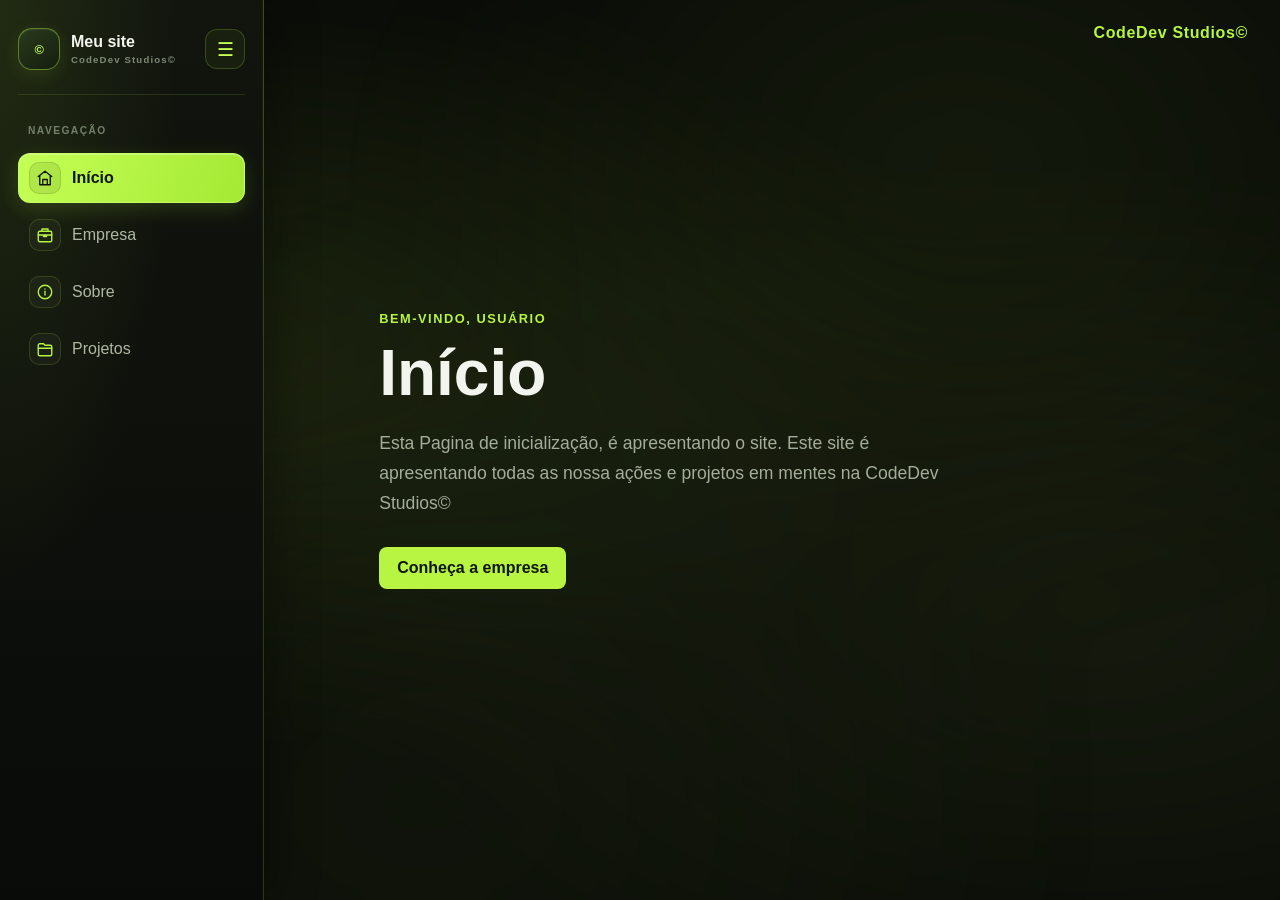
==== index.html @ 6f385f16 "Primeiro commit" ====
<!DOCTYPE html>
<html lang="pt-BR">
<head>
    <meta charset="UTF-8">
    <meta name="viewport" content="width=device-width, initial-scale=1.0">
    <meta name="description" content="Página inicial">
    <link rel="stylesheet" href="style.css">
    <script src="script.js" defer></script>
    <title>Início</title>
</head>
<body>
    <div class="studio-name">CodeDev Studios&copy;</div>
    <div class="layout">
        <aside class="sidebar">
            <div class="sidebar-header">
                <a class="brand" href="index.html">
                    <span class="brand-mark" aria-hidden="true">&copy;</span>
                    <span class="brand-copy"><strong>Meu site</strong><small>CodeDev Studios&copy;</small></span>
                </a>
                <button class="sidebar-toggle" type="button" aria-label="Recolher barra lateral" aria-expanded="true" title="Recolher barra lateral">
                    <span aria-hidden="true">☰</span>
                </button>
            </div>
            <nav aria-label="Navegação principal">
                <span class="nav-heading">NAVEGAÇÃO</span>
                <a class="nav-link active" href="index.html" aria-current="page"><span class="nav-icon" aria-hidden="true"><svg viewBox="0 0 24 24" fill="none" stroke="currentColor" stroke-width="1.8" stroke-linecap="round" stroke-linejoin="round"><path d="m3 10 9-7 9 7"/><path d="M5 9v12h14V9M9 21v-7h6v7"/></svg></span><span class="nav-label">Início</span></a>
                <a class="nav-link" href="empresa.html"><span class="nav-icon" aria-hidden="true"><svg viewBox="0 0 24 24" fill="none" stroke="currentColor" stroke-width="1.8" stroke-linecap="round" stroke-linejoin="round"><rect x="3" y="7" width="18" height="14" rx="2"/><path d="M8 7V4h8v3M3 12h18M10 12v2h4v-2"/></svg></span><span class="nav-label">Empresa</span></a>
                <a class="nav-link" href="sobre.html"><span class="nav-icon" aria-hidden="true"><svg viewBox="0 0 24 24" fill="none" stroke="currentColor" stroke-width="1.8" stroke-linecap="round" stroke-linejoin="round"><circle cx="12" cy="12" r="9"/><path d="M12 11v5M12 8h.01"/></svg></span><span class="nav-label">Sobre</span></a>
                <a class="nav-link" href="desenvolvimento.html"><span class="nav-icon" aria-hidden="true"><svg viewBox="0 0 24 24" fill="none" stroke="currentColor" stroke-width="1.8" stroke-linecap="round" stroke-linejoin="round"><path d="M3 7a2 2 0 0 1 2-2h5l2 2h7a2 2 0 0 1 2 2v10a2 2 0 0 1-2 2H5a2 2 0 0 1-2-2z"/><path d="M3 11h18"/></svg></span><span class="nav-label">Projetos</span></a>
            </nav>
        </aside>
        <main class="content">
            <span class="eyebrow">Bem-vindo, usuário</span>
            <h1>Início</h1>
            <p>Esta Pagina de inicialização, é apresentando o site. Este site é apresentando todas as nossa ações e projetos em mentes na CodeDev Studios&copy;</p>
            <a class="button" href="empresa.html">Conheça a empresa</a>
        </main>
    </div>
</body>
</html>
---- style.css ----
* {
    box-sizing: border-box;
}

body {
    margin: 0;
    min-height: 100vh;
    background: #090b08;
    color: #f2f5ed;
    font-family: "Segoe UI", Arial, sans-serif;
}

body::before,
body::after {
    position: fixed;
    inset: -20%;
    z-index: 0;
    pointer-events: none;
    content: "";
}

body::before {
    background:
        radial-gradient(ellipse at 28% 42%, rgb(183 245 66 / 11%), transparent 38%),
        radial-gradient(ellipse at 75% 62%, rgb(114 145 56 / 12%), transparent 42%);
    filter: blur(55px);
    animation: fog-drift 30s ease-in-out infinite alternate;
}

body::after {
    background:
        radial-gradient(ellipse at 68% 28%, rgb(183 245 66 / 7%), transparent 34%),
        radial-gradient(ellipse at 38% 78%, rgb(84 111 42 / 10%), transparent 40%);
    filter: blur(75px);
    animation: fog-drift-reverse 42s ease-in-out infinite alternate;
}

.layout {
    position: relative;
    z-index: 1;
    min-height: 100vh;
}

.studio-name {
    position: fixed;
    top: 24px;
    right: 32px;
    z-index: 2;
    color: #b7f542;
    font-size: 1rem;
    font-weight: 700;
    letter-spacing: 0.04em;
}

@keyframes fog-drift {
    from {
        transform: translate3d(-3%, -2%, 0) scale(1);
    }

    to {
        transform: translate3d(3%, 2%, 0) scale(1.08);
    }
}

@keyframes fog-drift-reverse {
    from {
        transform: translate3d(3%, 2%, 0) scale(1.06);
    }

    to {
        transform: translate3d(-3%, -2%, 0) scale(1);
    }
}

.sidebar {
    position: fixed;
    inset: 0 auto 0 0;
    display: flex;
    width: 264px;
    flex-direction: column;
    gap: 30px;
    padding: 28px 18px;
    overflow: hidden;
    background:
        radial-gradient(ellipse at 0 0, rgb(183 245 66 / 10%), transparent 48%),
        linear-gradient(180deg, #11150e 0%, #090b08 100%);
    border-right: 1px solid rgb(183 245 66 / 18%);
    box-shadow: 12px 0 40px rgb(0 0 0 / 28%), inset -1px 0 0 rgb(255 255 255 / 2%);
    transition: width 220ms ease, padding 220ms ease;
}

.sidebar-header {
    display: flex;
    align-items: center;
    justify-content: space-between;
    gap: 10px;
    padding-bottom: 24px;
    border-bottom: 1px solid rgb(183 245 66 / 12%);
}

.brand {
    display: flex;
    min-width: 0;
    align-items: center;
    gap: 11px;
    color: #f2f5ed;
    text-decoration: none;
}

.brand-mark {
    display: grid;
    width: 42px;
    height: 42px;
    flex: 0 0 42px;
    place-items: center;
    border: 1px solid rgb(183 245 66 / 42%);
    border-radius: 14px;
    background: linear-gradient(145deg, #2a3b1b, #151d10);
    box-shadow: 0 5px 18px rgb(183 245 66 / 10%), inset 0 1px 0 rgb(255 255 255 / 8%);
    color: #c4ff55;
    font-size: 0.8rem;
    font-weight: 800;
    letter-spacing: -0.04em;
}

.brand-copy {
    display: grid;
    gap: 4px;
}

.brand-copy strong {
    font-size: 1rem;
    line-height: 1;
}

.brand-copy small {
    color: #7e8974;
    font-size: 0.6rem;
    font-weight: 700;
    letter-spacing: 0.12em;
}

.sidebar-toggle {
    display: grid;
    width: 40px;
    height: 40px;
    flex: 0 0 40px;
    place-items: center;
    border: 1px solid rgb(183 245 66 / 20%);
    border-radius: 12px;
    background: rgb(183 245 66 / 5%);
    color: #c4ff55;
    cursor: pointer;
    font-size: 1.2rem;
    transition: background-color 160ms ease, border-color 160ms ease, transform 160ms ease;
}

.sidebar-toggle:hover {
    transform: translateY(-1px);
    border-color: #536b32;
    background: #22291b;
}

.sidebar nav {
    display: grid;
    gap: 7px;
}

.nav-heading {
    margin: 0 10px 10px;
    color: #73806a;
    font-size: 0.64rem;
    font-weight: 700;
    letter-spacing: 0.14em;
}

.nav-link {
    position: relative;
    display: flex;
    min-height: 50px;
    align-items: center;
    gap: 11px;
    padding: 8px 10px;
    border: 1px solid transparent;
    border-radius: 12px;
    color: #aeb8a2;
    font-weight: 500;
    text-decoration: none;
    transition: background-color 160ms ease, border-color 160ms ease, color 160ms ease, transform 160ms ease;
}

.nav-icon {
    display: grid;
    width: 32px;
    height: 32px;
    flex: 0 0 32px;
    place-items: center;
    border: 1px solid rgb(183 245 66 / 15%);
    border-radius: 10px;
    background: rgb(255 255 255 / 3%);
    color: #b7f542;
    font-size: 0.8rem;
    font-weight: 700;
    transition: background-color 160ms ease, border-color 160ms ease, color 160ms ease;
}

.nav-icon svg {
    width: 18px;
    height: 18px;
}

.nav-link:hover {
    transform: translateX(2px);
    border-color: rgb(183 245 66 / 22%);
    background: rgb(183 245 66 / 7%);
    color: #c4ff55;
}

.nav-link.active {
    border-color: rgb(199 255 112 / 80%);
    background: linear-gradient(110deg, #c4ff55, #a5e934);
    box-shadow: 0 6px 20px rgb(183 245 66 / 16%), inset 0 1px 0 rgb(255 255 255 / 28%);
    color: #10150a;
    font-weight: 700;
}

.nav-link.active .nav-icon {
    border-color: rgb(16 21 10 / 12%);
    background: rgb(16 21 10 / 9%);
    color: #10150a;
}

.content {
    display: flex;
    min-height: 100vh;
    flex-direction: column;
    align-items: flex-start;
    justify-content: center;
    margin-left: 264px;
    padding: 64px clamp(32px, 9vw, 128px);
    transition: margin-left 220ms ease;
}

.sidebar.is-collapsed {
    width: 82px;
    padding-right: 12px;
    padding-left: 12px;
}

.sidebar.is-collapsed .sidebar-header {
    justify-content: center;
}

.sidebar.is-collapsed .brand,
.sidebar.is-collapsed .brand-copy,
.sidebar.is-collapsed .nav-label,
.sidebar.is-collapsed .nav-heading {
    display: none;
}

.sidebar.is-collapsed .sidebar-header {
    padding-bottom: 18px;
}

.sidebar.is-collapsed .nav-link {
    justify-content: center;
    padding: 8px;
}

.sidebar.is-collapsed + .content {
    margin-left: 82px;
}

.eyebrow {
    color: #b7f542;
    font-size: 0.8rem;
    font-weight: 700;
    letter-spacing: 0.12em;
    text-transform: uppercase;
}

h1 {
    margin: 12px 0;
    font-size: clamp(2.5rem, 6vw, 4rem);
    line-height: 1.1;
}

.content p {
    max-width: 600px;
    margin: 8px 0 28px;
    color: #a4ad99;
    font-size: 1.1rem;
    line-height: 1.7;
}

.projects-content {
    justify-content: center;
}

.project-grid {
    display: grid;
    width: 100%;
    max-width: 1100px;
    grid-template-columns: repeat(auto-fit, minmax(min(100%, 220px), 1fr));
    gap: 16px;
    margin: 4px 0 28px;
}

.project-card {
    padding: 22px;
    border: 1px solid #303a27;
    border-radius: 14px;
    background: linear-gradient(145deg, rgb(27 33 22 / 92%), rgb(17 21 14 / 92%));
}

.project-number {
    color: #b7f542;
    font-size: 0.75rem;
    font-weight: 700;
    letter-spacing: 0.12em;
}

.project-card h2 {
    margin: 14px 0 8px;
    font-size: 1.2rem;
}

.content .project-card p {
    margin: 0;
    color: #a4ad99;
    font-size: 0.95rem;
    line-height: 1.6;
}

.button {
    display: inline-block;
    padding: 12px 18px;
    border-radius: 8px;
    background: #b7f542;
    color: #10150a;
    font-weight: 600;
    text-decoration: none;
    transition: background-color 150ms ease;
}

.button:hover,
.button:focus-visible {
    background: #c8ff68;
}

:focus-visible {
    outline: 3px solid #b7f542;
    outline-offset: 3px;
}

@media (prefers-reduced-motion: reduce) {
    body::before,
    body::after {
        animation: none;
    }
}

@media (max-width: 640px) {
    .studio-name {
        top: 22px;
        right: 16px;
        font-size: 0.9rem;
    }

    .sidebar {
        position: static;
        width: 100%;
        gap: 20px;
        padding: 20px 16px 16px;
        box-shadow: 0 12px 28px rgb(0 0 0 / 12%);
    }

    .sidebar-header {
        justify-content: flex-start;
    }

    .sidebar.is-collapsed {
        width: 100%;
        padding: 20px 16px;
        gap: 0;
    }

    .sidebar.is-collapsed .sidebar-header {
        padding-bottom: 0;
        border-bottom: 0;
    }

    .sidebar.is-collapsed .sidebar-header {
        justify-content: flex-start;
    }

    .sidebar.is-collapsed .brand {
        display: flex;
    }

    .sidebar.is-collapsed .brand-copy {
        display: grid;
    }

    .sidebar nav {
        display: grid;
        grid-template-columns: repeat(2, minmax(0, 1fr));
        gap: 6px;
    }

    .nav-heading {
        display: none;
    }

    .sidebar.is-collapsed nav {
        display: none;
    }

    .sidebar.is-collapsed + .content {
        margin-left: 0;
    }

    .nav-link {
        min-width: 0;
        padding: 10px;
        font-size: 0.9rem;
    }

    .nav-link:hover {
        transform: none;
    }

    .sidebar.is-collapsed .nav-label {
        display: inline;
    }

    .content {
        min-height: auto;
        margin-left: 0;
        padding: 64px 24px;
    }
}
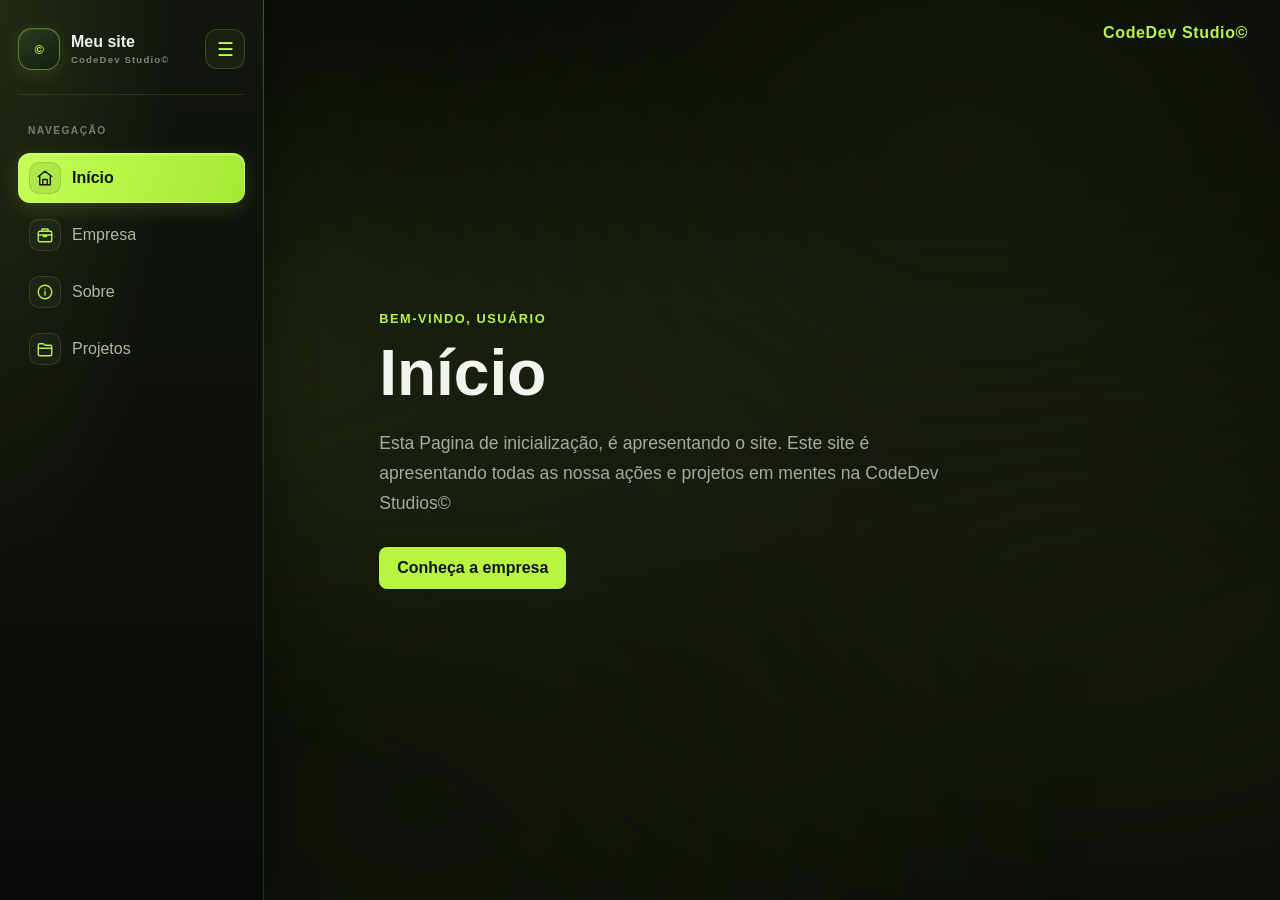
==== commit 4b36222a: "Sua mensagem descritiva aqui" ====
--- a/index.html
+++ b/index.html
@@ -6,16 +6,16 @@
     <meta name="description" content="Página inicial">
     <link rel="stylesheet" href="style.css">
     <script src="script.js" defer></script>
-    <title>Início</title>
+    <title>Projeto CodeDev</title>
 </head>
 <body>
-    <div class="studio-name">CodeDev Studios&copy;</div>
+    <div class="studio-name">CodeDev Studio&copy;</div>
     <div class="layout">
         <aside class="sidebar">
             <div class="sidebar-header">
                 <a class="brand" href="index.html">
                     <span class="brand-mark" aria-hidden="true">&copy;</span>
-                    <span class="brand-copy"><strong>Meu site</strong><small>CodeDev Studios&copy;</small></span>
+                    <span class="brand-copy"><strong>Meu site</strong><small>CodeDev Studio&copy;</small></span>
                 </a>
                 <button class="sidebar-toggle" type="button" aria-label="Recolher barra lateral" aria-expanded="true" title="Recolher barra lateral">
                     <span aria-hidden="true">☰</span>
